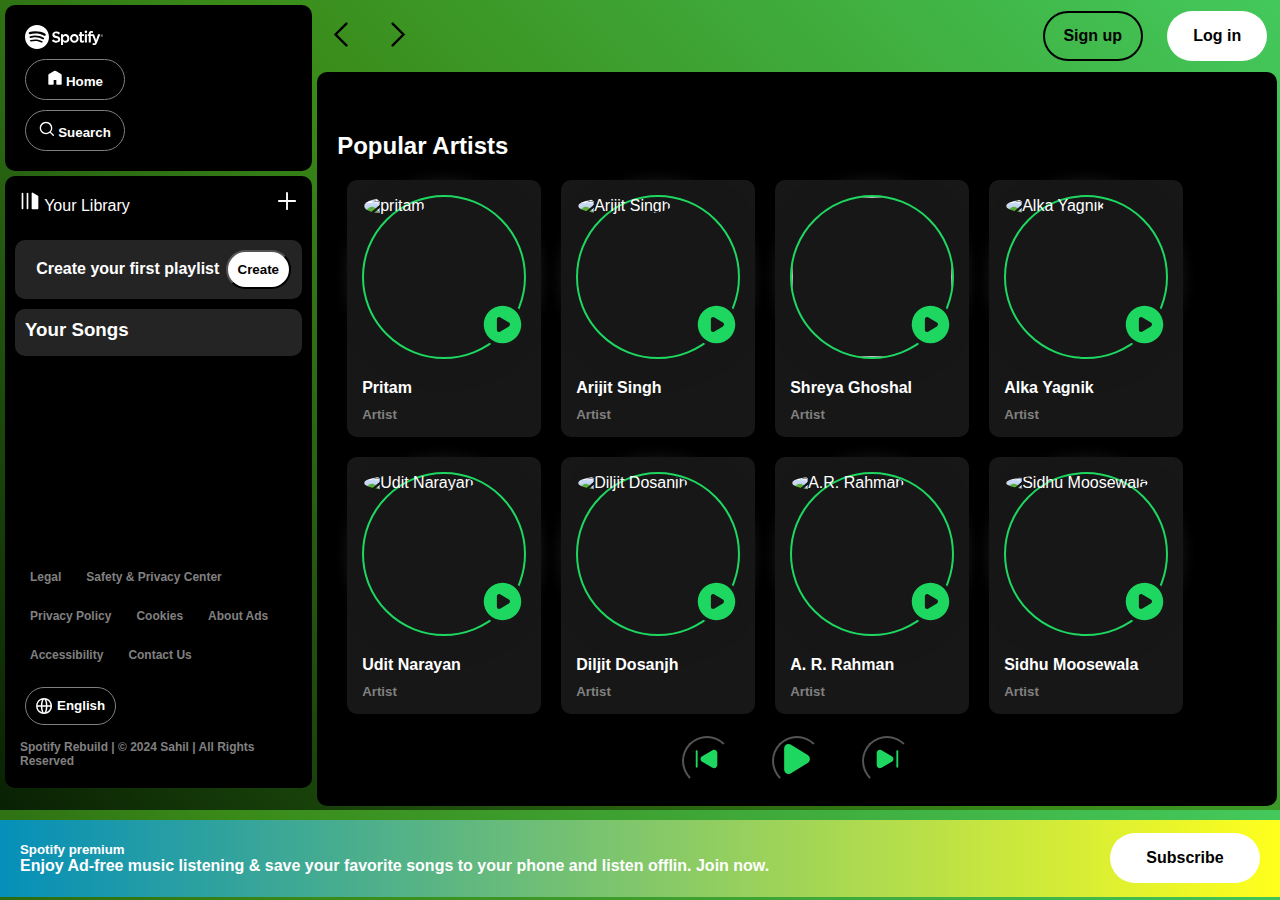
==== index.html @ f205d8e1 "adding songs using js" ====
<!DOCTYPE html>
<html lang="en">

<head>
    <meta charset="UTF-8">
    <meta name="viewport" content="width=device-width, initial-scale=1.0">
    <link rel="stylesheet" href="style.css">
    <link rel="icon" type="image/x-icon" href="slogo.ico">
    <title> Spotify Rebuild</title>


</head>

<body>

    <div class="home">
        <div class="homeleft">
            <div class="home-left-header">
                <ul>
                    <li><img src="assets/logo2.svg" alt=""></li>
                    <li><button><img src="assets/home.svg" alt="home">Home </button></li>
                    <li><button><img src="assets/search.svg" alt="search">Suearch</button></li>
                </ul>
            </div>
            <div class="home-left-main">
                <div class="library">
                    <div  class="libraryimage"> <img src="assets/library.svg" alt="library"> Your Library</div>

                    <div class="libraryimage"> <img src="assets/plus.svg" alt=""></div>
                </div>

                <div class="create">
                    <div class="createplaylist">
                        <h4>Create your first playlist</h4>
                        <button> Create</button>


                    </div>

                    <div class="mysongs">
                        <h3>Your Songs</h3>
                        <ul>
                            
                        </ul>
                    </div>
                </div>
                <div class="home-left-footer">
                    <div class="link">Legal</div>
                    <div class="link">Safety & Privacy Center</div>
                    <div class="link">Privacy Policy</div>
                    <div class="link">Cookies</div>
                    <div class="link">About Ads</div>
                    <div class="link">Accessibility</div>
                    <div class="link">Contact Us</div>

                </div>
                <div class="language"> <button><img src="assets/globe.svg" alt="language">English</button></div>

                <div class="copyright">Spotify Rebuild | &copy 2024 Sahil | All Rights Reserved</div>
            </div>

        </div>
        <div class="homeright">
            <div class="home-right-header">
                <div class="slider">
                    <button><img src="assets/leftslider.svg" alt="previous"></button>
                    <button class="rightslider"><img src="assets/leftslider.svg" alt="next"></button>
                </div>
                <div>
                    <button class="signup">Sign up</button>
                    <button class="login">Log in</button>
                </div>

            </div>
            <div class="home-right-main">
                <h2>Popular Artists</h2>
                <div class="artists">

                    <div class="cards">
                        
                        <div class="cardimage">
                            
                            <img src="https://i.scdn.co/image/ab6761610000e5ebcb6926f44f620555ba444fca" alt="pritam">
                        </div>
                        <div><img src="assets/imgplay.svg" class="imgplay" alt="play"></div>
                        <h4>Pritam</h4>
                        <h5>Artist</h5>
                    </div>

                    <div class="cards">
                        <div class="cardimage">
                            <img src="https://filmfare.wwmindia.com/thumb/content/2022/apr/arijitsingh11650885572.jpg?width=1200&height=900"
                                alt="Arijit Singh">
                        </div>
                        <div><img src="assets/imgplay.svg" class="imgplay" alt="play"></div>
                        <h4>Arijit Singh</h4>
                        <h5>Artist</h5>
                    </div>

                    <div class="cards">
                        <div class="cardimage">
                            <img src="https://encrypted-tbn0.gstatic.com/images?q=tbn:ANd9GcTD29hnBBdJGTQKtEaeKdPctR-8wfHVGVGpHA&usqp=CAU"
                                alt="">
                        </div>
                        <div><img src="assets/imgplay.svg" class="imgplay" alt="play"></div>
                        <h4>Shreya Ghoshal</h4>
                        <h5>Artist</h5>
                    </div>

                    <div class="cards">
                        <div class="cardimage">
                            <img src="https://images.news18.com/ibnlive/uploads/2023/03/untitled-1-90.jpg"
                                alt="Alka Yagnik">
                        </div>
                        <div><img src="assets/imgplay.svg" class="imgplay" alt="play"></div>
                        <h4>Alka Yagnik</h4>
                        <h5>Artist</h5>
                    </div>

                    <div class="cards">
                        <div class="cardimage">
                            <img src="https://static.india.com/wp-content/uploads/2023/11/Udit-Narayan.jpg"
                                alt="Udit Narayan">
                        </div>
                        <div><img src="assets/imgplay.svg" class="imgplay" alt="play"></div>
                        <h4>Udit Narayan</h4>
                        <h5>Artist</h5>
                    </div>

                    <div class="cards">
                        <div class="cardimage">
                            <img src="https://www.thestatesman.com/wp-content/uploads/2023/06/Diljit-Dosanjh.jpeg"
                                alt="Diljit Dosanjh">
                        </div>
                        <div><img src="assets/imgplay.svg" class="imgplay" alt="play"></div>
                        <h4>Diljit Dosanjh</h4>
                        <h5>Artist</h5>
                    </div>

                    <div class="cards">
                        <div class="cardimage">
                            <img src="https://encrypted-tbn0.gstatic.com/images?q=tbn:ANd9GcT2APPod8KhZKRcQu9UihBwXtGJEGhLuGGJ3g&usqp=CAU"
                                alt="A.R. Rahman">
                        </div>
                        <div><img src="assets/imgplay.svg" class="imgplay" alt="play"></div>
                        <h4>A. R. Rahman</h4>
                        <h5>Artist</h5>
                    </div>

                    <div class="cards">
                        <div class="cardimage">
                            <img src="https://i.pinimg.com/736x/91/2a/35/912a35b7fed07e59e473c7bfd8541d46.jpg"
                                alt="Sidhu Moosewala">
                        </div>
                        <div><img src="assets/imgplay.svg" class="imgplay" alt="play"></div>
                        <h4>Sidhu Moosewala</h4>
                        <h5>Artist</h5>
                    </div>

                    <div class="cards">
                        <div class="cardimage">
                            <img src="https://www.koimoi.com/wp-content/new-galleries/2021/12/atif-aslam-set-to-perform-at-yas-island-on-new-years-eve-001.jpg"
                                alt="Atif Aslam">
                        </div>
                        <div><img src="assets/imgplay.svg" class="imgplay" alt="play"></div>
                        <h4>Atif Aslam</h4>
                        <h5>Artist</h5>
                    </div>

                   

                </div>
                

                <div class="home-right-footer">
                    <div class="links">

                        <ul>
                            <h4>Company</h4>
                            <li>About</li>
                            <li>Jobs</li>
                            <li>For the Record</li>
                        </ul>
                        <ul>

                            <h4>Communities</h4>
                            <li>For Artists</li>
                            <li>Developers</li>
                            <li>Advertising</li>
                            <li>Investors</li>
                            <li>Vendors</li>

                        </ul>

                        <ul>
                            <h4>Useful Links</h4>
                            <li>Support</li>
                            <li>Free Mobile App</li>
                        </ul>
                    </div>
                    <div class="social">
                        <div class="link">
                            <a href=" "><img src="assets/insta.svg" alt="instagram"></a>
                        </div>

                        <div class="link">
                            <a href=" "><img src="assets/x.svg" alt="instagram"></a>
                        </div>

                        <div class="link">
                            <a href=" "><img src="assets/facebook.svg" alt="instagram"></a>
                        </div>

                    </div>
                    
                </div>
                
            </div>
            <div class="music-player">
                <button><img src="assets/previous.svg" alt="previous"></button>
                <button><img src="assets/play.svg" alt="play"></button>
                <button><img src="assets/next.svg" alt="next"></button>
            </div>
        </div>
    </div>
    <div class="premium">
        <div class="join">
            <h5>Spotify premium</h5>
            <h4>Enjoy Ad-free music listening & save your favorite songs to your phone and listen offlin. Join now.</h4>
        </div>
        <div><a href="premium.html"><button> Subscribe</button></div></a>
    </div>
</body> <script src="script.js"></script>

</html>
---- style.css ----
/* Button colors gredient  #2b8c13c1, #18c23d, #1ed760 */
/* main color theme #1ed760  */



* {
    margin: 0;
    padding: 0;
}


body {

    font-family: 'Ubuntu', sans-serif, Tahoma, Verdana, sans-serif;

    color: rgb(255, 255, 255);
    background: linear-gradient(45deg, #092003, #3a8b19, #44c95c);


}

button{
    cursor: pointer;
}

/* Scroll bar */

/* width */
::-webkit-scrollbar {
    width: 10px;
    
  }
  
  /* Track */
  ::-webkit-scrollbar-track {
    background:#171717;
    border-radius: 15px; 
  }
  
  /* Handle */
  ::-webkit-scrollbar-thumb {
    background:#242424; 
  }
  
  /* Handle on hover */
  ::-webkit-scrollbar-thumb:hover {
    background: gray; 
  }
  

/* Home page */
.home {
    display: flex;
    height: 90vh;

}


/* left conainer*/
.homeleft {
    width: 25vw;
    height: 90vh;
    box-sizing: border-box;

}

.home-left-header {
    width: 24vw;
    padding: 15px;
    background-color: black;
    margin: 5px;
    border-radius: 10px;
    box-sizing: border-box;
}

.home-left-header ul li {
    
    display: flex;
    list-style: none;
    
    padding: 5px;
    
}

.home-left-header ul button img{
    width: 16px;
    margin-right: 3px;
    
}
.home-left-header ul button{
    width: 100px;
    background-color: black;
    color: white;
    border: 1px solid gray;
    border-radius: 50px;
    padding: 10px;
    font-weight: 700;
    cursor: pointer;
}

.home-left-header ul button:hover{
    
    border-color: #1ed760;
    
}


.homeleft img {
    filter: invert();

}



.home-left-main {
    width: 24vw;
    height: 68vh;
    background-color: black;
    margin: 5px;
    border-radius: 10px;
    box-sizing: border-box;
}

.home-left-main img {
    width: 20px;
}


.library {
    padding: 10px;
    display: flex;
    justify-content: space-between;
    cursor: pointer;

}

.library .libraryimage{
    padding: 5px;
}

.library .libraryimage:hover{
    background-color: #242424;
    border-radius: 10px;
}
.create {
    height: 35vh;
    overflow: auto;
}

.createplaylist {
    display: flex;
    justify-content:space-evenly;
    background-color: #242424;
    border-radius: 10px;
    padding: 20px;
    margin: 10px;
    gap: 15px;
}

.mysongs{
    background-color: #242424;
    border-radius: 10px;
    padding: 10px;
    margin: 10px;
    display: flex;
    flex-direction: column;
    gap: 5px;
    
}

.mysongs li{
    padding: 10px;
    border-radius: 15px;
    list-style: none;
    margin: 5px;
    background-color: #171717;
    cursor: pointer;
}
.mysongs li:hover{
    background-color: #242424;
    border: 2px solid #171717;
}


.createplaylist button {
    background-color: white;
    border-radius: 50px;
    padding: 10px;
    margin: -10px;
    font-weight: bold;
    cursor: pointer;
}

.createplaylist button:hover {
    background: linear-gradient(45deg, #2b8c13c1, #18c23d, #1ed760);
    transform: scale(1.1);
    transition: 0.25s ease all;
}

.home-left-footer {
    display: flex;
    flex-wrap: wrap;
    gap: 5px;
    padding: 15px;
   
}
.home-left-footer .link{
    color: gray;
    padding: 10px;
    font-size: 12px;
    font-weight: bold;
    cursor: pointer;
}
.home-left-footer .link:hover{
    background-color: #242424;
    border-radius: 15px;
    color: white;
    
}

.copyright{
    color: gray;
    
    font-size: 12px;
    font-weight: bold;
    padding: 15px;
}

.home-left-main .language button {
    background-color: black;
    border: 1px solid gray;
    padding: 10px;
    color: white;
    font-weight: 700;
    display: flex;
    gap: 5px;
    border-radius: 50px;
    margin-left: 20px;
    cursor: pointer;

}
.home-left-main .language button:hover{
    
    border-color: #1ed760;
}


.home-left-main .language button img {
    width: 16px;
}


.premium {
    display: flex;
    justify-content: space-between;
    align-items: center;
    width: 100vw;
    padding: 20px;
    box-sizing: border-box;
    height: 8.5vh;
    background: linear-gradient(to right, #058fb9, #ffff1c);
    margin-top: 10px;
    position: fixed;

}

.premium button {
    background-color: white;
    border-radius: 50px;
    width: 150px;
    height: 50px;
    font-weight: bold;
    cursor: pointer;
    border: none;
    font-size: 16px;
}
.premium button:hover{
    background-color: black;
    color: white;
    border: 2px solid #1ed760;
    transform: scale(1.1)  ;
    transition: 0.25s ease all;
}
/*right container*/

.homeright {
    width: 75vw;
    height: 90vh;

    margin-right: 5px;
    border-radius: 10px;
    box-sizing: border-box;
}

.home-right-header {
    height: 8vh;
    box-sizing: border-box;
    display: flex;
    justify-content: space-between;
    align-items: center;

}

.home-right-header .slider img {
    width: 25px;
}

.home-right-header button {
    width: 30px;
    height: 30px;
    background: none;
    border: none;
    margin: 10px;
    cursor: pointer;
}

.home-right-header .rightslider img {
    transform: rotateY(0.5turn);
}

.home-right-header .signup {
    width: 100px;
    height: 50px;
    border-radius: 50px;
    font-weight: bold;
    font-size: 16px;
    border: 2px solid black;
}

.home-right-header .signup:hover{
    background-color: black;
    color: white;
    border: 2px solid #1ed760;
    transform: scale(1.1)  ;
    transition: 0.25s ease all;
}

.home-right-header .login {
    width: 100px;
    height: 50px;
    background-color: white;
    color: black;
    border-radius: 50px;
    font-weight: bold;
    font-size: 16px;
}
.home-right-header .login:hover{
    background-color: black;
    color: white;
    border: 2px solid #1ed760;
    transform: scale(1.1)  ;
    transition: 0.25s ease all;
}

.home-right-main {
    height: 81.5vh;
    box-sizing: border-box;
    background-color: black;
    border-radius: 10px;
    overflow: auto;
}

/* artist */
.home-right-main {
    padding: 60px 20px 20px 20px;
}

.home-right-main .artists {
    display: flex;
    overflow: hidden;

    margin-top: 10px;
    padding: 10px;
    position: relative;
    gap: 20px;
    flex-wrap: wrap;
    

}

.home-right-main .artists .cards {
    display: flex;
    flex-direction: column;
    padding: 15px;
    gap: 10px;
    cursor: pointer;
    background-color: #171717;
    border-radius: 10px;
    position: relative;
}
.home-right-main .artists .cards:hover{
    background-color: #242424;
    transform: scale(1.05);
    transition: 0.25s ease all;
}

.home-right-main .artists .cards .imgplay{
    width: 45px;
    position: absolute;
    right: 16px;
    bottom: 90px;
    background-color:#171717;
    
    border-radius: 50%;
}
.home-right-main .artists .cards .cardimage {
    width: 160px;
    height: 160px;
    border-radius: 50%;
    border: 2px solid #1ed760;
    box-shadow: 0px 0px 15px 15px #171717;



}

.home-right-main .artists .cards .cardimage img {
    height: 160px;
    width: 160px;
    object-fit: cover;
    border-radius: 50%;
    bottom: 0;
    position: relative;
}

.home-right-main .artists .cards h5 {
    color: gray;
}

.home-right-footer {
    display: flex;
    justify-content: space-between;
    margin-top: 50px;
    margin-bottom: 50px;
    padding: 20px;
}

.home-right-footer .links {
    display: flex;
    gap: 100px;
}



.home-right-footer .links li {
    list-style: none;
    padding-top: 10px;
    color: gray;
    font-weight: bolder;
}

.home-right-footer .social {
    display: flex;
    gap: 20px;
    padding: 20px;
    

}

.home-right-footer .link {
    display: flex;
    justify-content: center;
    align-items: center;
    background-color: #242424;
    height: 40px;
    width: 40px;
    border-radius: 50%;
    cursor: pointer;
}

.home-right-footer img {

    filter: invert();
}

.homeright .music-player{
        height: 10vh;
        width: 75vw;
        display: flex;
        justify-content: center;
        align-items: center;
       background-color: black;
        position:sticky;
        bottom: 10.5vh;
        gap: 40px;
        border-radius: 15px;
}
.homeright .music-player button{

    background-color: black;
    width: 50px;
    height: 50px;
    border-radius: 50%;
}

.homeright .music-player button:hover{
    
    border: 2px solid #1ed760;
    transition: 0.5s ease;
}
.homeright .music-player img{
    width: 30px;
}
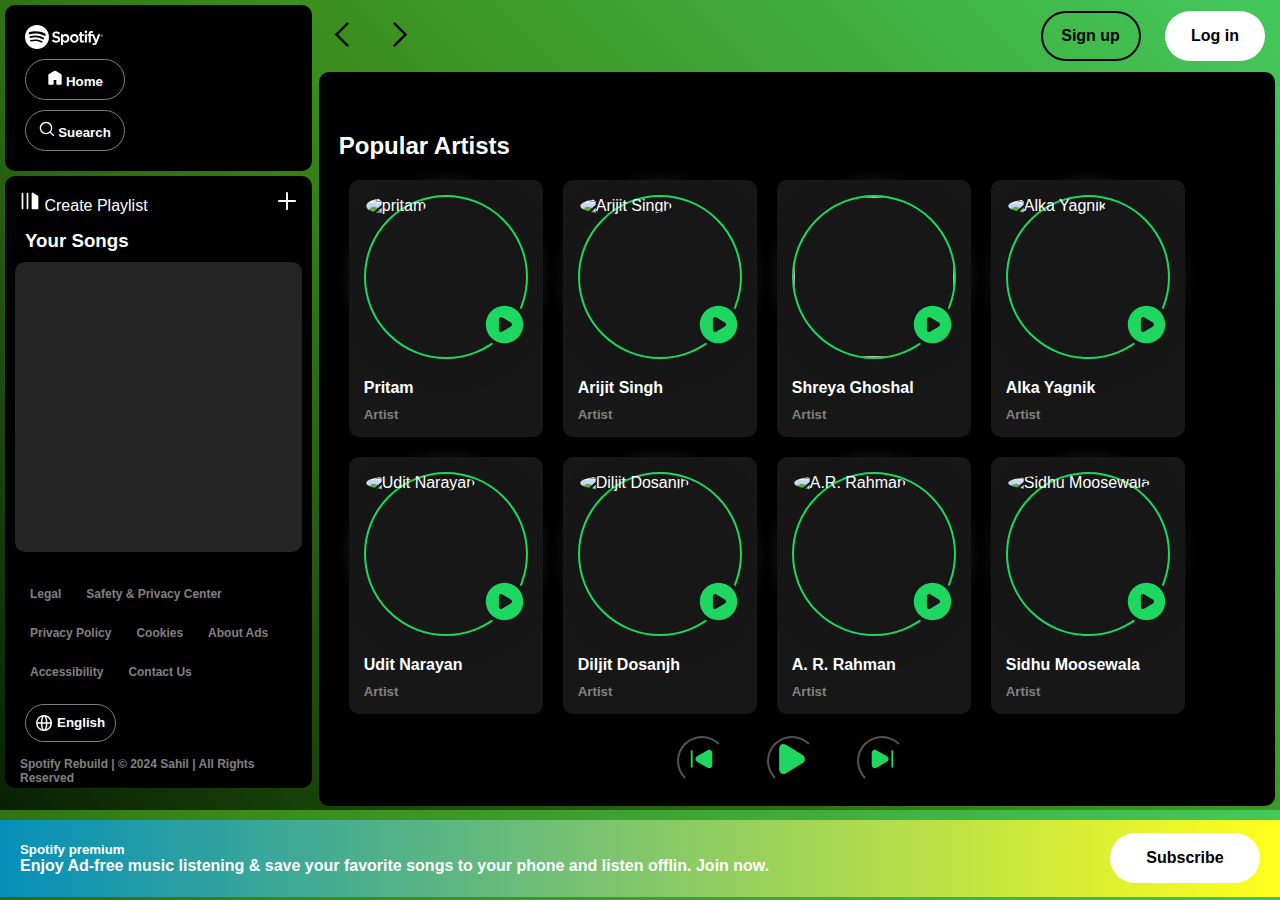
==== commit c7b99eb9: "style song list" ====
--- a/index.html
+++ b/index.html
@@ -24,26 +24,18 @@
             </div>
             <div class="home-left-main">
                 <div class="library">
-                    <div  class="libraryimage"> <img src="assets/library.svg" alt="library"> Your Library</div>
+                    <div class="libraryimage"> <img src="assets/library.svg" alt="library"> Create Playlist</div>
 
                     <div class="libraryimage"> <img src="assets/plus.svg" alt=""></div>
                 </div>
-
-                <div class="create">
-                    <div class="createplaylist">
-                        <h4>Create your first playlist</h4>
-                        <button> Create</button>
-
-
-                    </div>
-
-                    <div class="mysongs">
-                        <h3>Your Songs</h3>
-                        <ul>
-                            
-                        </ul>
-                    </div>
-                </div>
+                <h3>Your Songs</h3>
+                <div class="mysongs">
+                    
+                    <ul>
+                        <!-- Songs Comes using Javascript -->
+                    </ul>
+                </div>
+
                 <div class="home-left-footer">
                     <div class="link">Legal</div>
                     <div class="link">Safety & Privacy Center</div>
@@ -77,9 +69,9 @@
                 <div class="artists">
 
                     <div class="cards">
-                        
-                        <div class="cardimage">
-                            
+
+                        <div class="cardimage">
+
                             <img src="https://i.scdn.co/image/ab6761610000e5ebcb6926f44f620555ba444fca" alt="pritam">
                         </div>
                         <div><img src="assets/imgplay.svg" class="imgplay" alt="play"></div>
@@ -167,10 +159,10 @@
                         <h5>Artist</h5>
                     </div>
 
-                   
-
-                </div>
-                
+
+
+                </div>
+
 
                 <div class="home-right-footer">
                     <div class="links">
@@ -212,9 +204,9 @@
                         </div>
 
                     </div>
-                    
-                </div>
-                
+
+                </div>
+
             </div>
             <div class="music-player">
                 <button><img src="assets/previous.svg" alt="previous"></button>
@@ -230,6 +222,7 @@
         </div>
         <div><a href="premium.html"><button> Subscribe</button></div></a>
     </div>
-</body> <script src="script.js"></script>
+</body>
+<script src="script.js"></script>
 
 </html>--- a/style.css
+++ b/style.css
@@ -119,6 +119,7 @@
     margin: 5px;
     border-radius: 10px;
     box-sizing: border-box;
+   
 }
 
 .home-left-main img {
@@ -142,19 +143,8 @@
     background-color: #242424;
     border-radius: 10px;
 }
-.create {
-    height: 35vh;
-    overflow: auto;
-}
-
-.createplaylist {
-    display: flex;
-    justify-content:space-evenly;
-    background-color: #242424;
-    border-radius: 10px;
-    padding: 20px;
-    margin: 10px;
-    gap: 15px;
+.home-left-main h3{
+    margin-left: 20px;
 }
 
 .mysongs{
@@ -165,10 +155,15 @@
     display: flex;
     flex-direction: column;
     gap: 5px;
-    
+    overflow: auto;
+    height: 30vh;
 }
 
 .mysongs li{
+    display: flex;
+    gap: 15px;
+    height: 25px;
+    align-items: center;
     padding: 10px;
     border-radius: 15px;
     list-style: none;
@@ -180,7 +175,10 @@
     background-color: #242424;
     border: 2px solid #171717;
 }
-
+.mysongs .songname{
+    width: 170px;
+    overflow: hidden;
+}
 
 .createplaylist button {
     background-color: white;
@@ -475,7 +473,7 @@
 
 .homeright .music-player{
         height: 10vh;
-        width: 75vw;
+        width: 74vw;
         display: flex;
         justify-content: center;
         align-items: center;
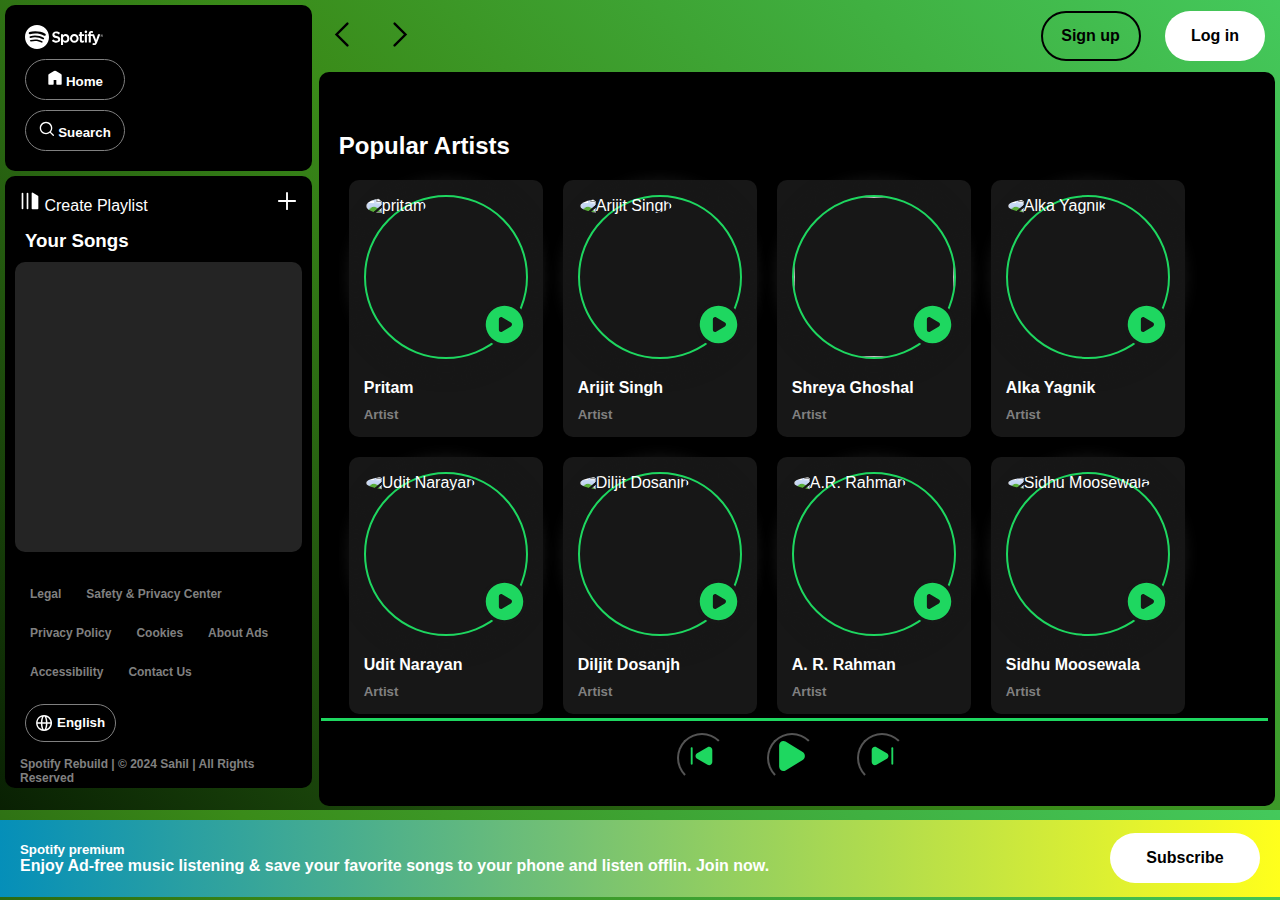
==== commit 175698ef: "playing songs using js" ====
--- a/index.html
+++ b/index.html
@@ -30,7 +30,7 @@
                 </div>
                 <h3>Your Songs</h3>
                 <div class="mysongs">
-                    
+
                     <ul>
                         <!-- Songs Comes using Javascript -->
                     </ul>
@@ -208,10 +208,13 @@
                 </div>
 
             </div>
-            <div class="music-player">
-                <button><img src="assets/previous.svg" alt="previous"></button>
-                <button><img src="assets/play.svg" alt="play"></button>
-                <button><img src="assets/next.svg" alt="next"></button>
+            <div class="playbar">
+                <div class="seekbar"></div>
+                <div class="music-player">
+                    <button id="previous"><img src="assets/previous.svg" alt="previous"></button>
+                    <button id="play"><img src="assets/play.svg" alt="play"></button>
+                    <button id="next"><img src="assets/next.svg" alt="next"></button>
+                </div>
             </div>
         </div>
     </div>
--- a/style.css
+++ b/style.css
@@ -470,18 +470,32 @@
 
     filter: invert();
 }
-
+.homeright .playbar{
+    height: 10vh;
+        width: 74vw;
+        position:sticky;
+        bottom: 10.5vh;
+        border-radius: 15px;
+        display: flex;
+        flex-direction: column;
+        gap: 10px;
+        background-color: black;
+}
+.homeright .playbar .seekbar{
+    width: 74vw;
+    height: 3px;
+    background-color: #1ed760;
+    border: 2px solid black;
+}
 .homeright .music-player{
-        height: 10vh;
-        width: 74vw;
+        
         display: flex;
         justify-content: center;
         align-items: center;
-       background-color: black;
-        position:sticky;
-        bottom: 10.5vh;
+       
+        
         gap: 40px;
-        border-radius: 15px;
+        
 }
 .homeright .music-player button{
 
@@ -501,3 +515,4 @@
 }
 
 
+
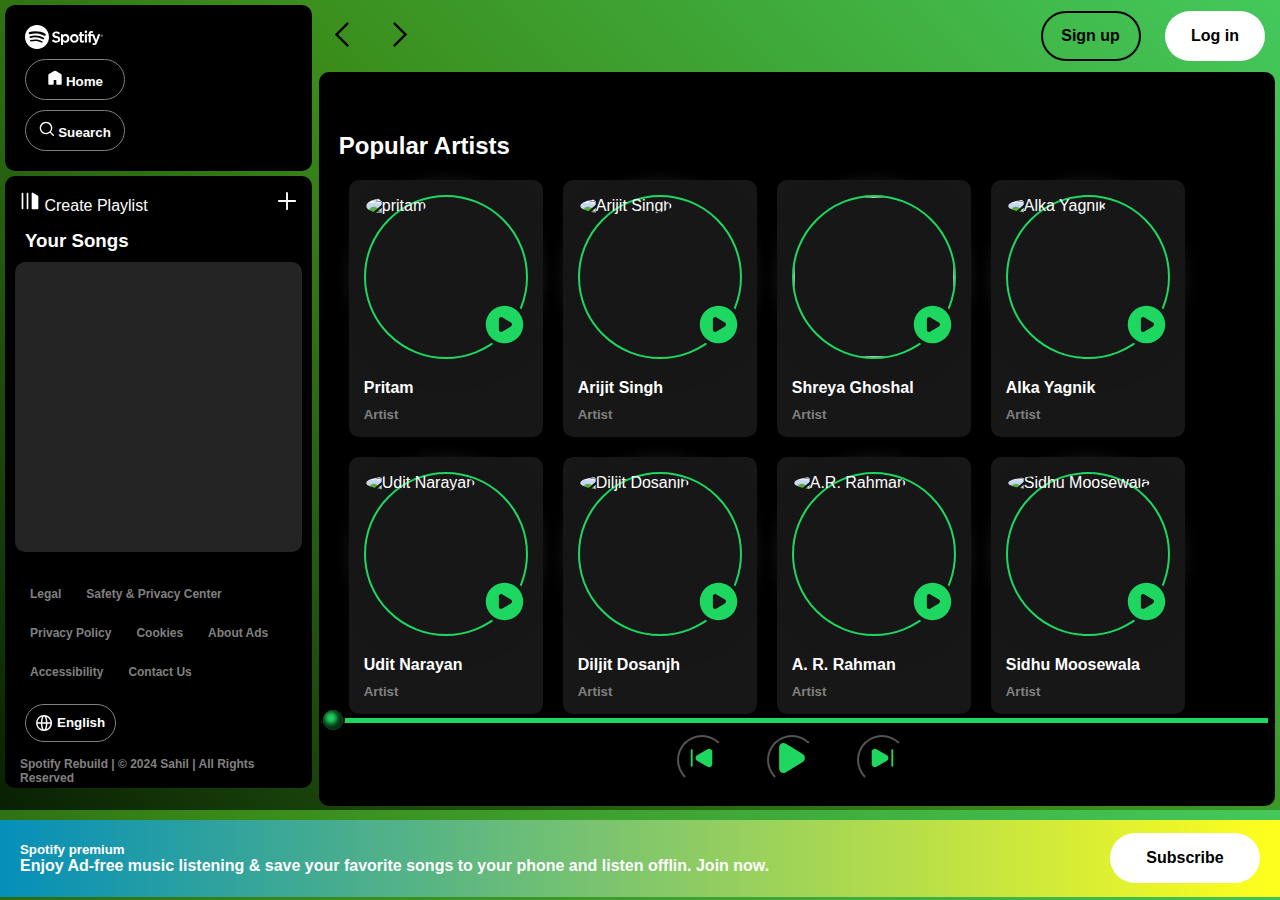
==== commit 1021b31d: "playbar working" ====
--- a/index.html
+++ b/index.html
@@ -33,6 +33,7 @@
 
                     <ul>
                         <!-- Songs Comes using Javascript -->
+
                     </ul>
                 </div>
 
@@ -209,11 +210,18 @@
 
             </div>
             <div class="playbar">
-                <div class="seekbar"></div>
-                <div class="music-player">
-                    <button id="previous"><img src="assets/previous.svg" alt="previous"></button>
-                    <button id="play"><img src="assets/play.svg" alt="play"></button>
-                    <button id="next"><img src="assets/next.svg" alt="next"></button>
+                <div class="seekbar-container">
+                    <div class="seekbar"></div>
+                </div>
+
+                <div class="icons-info">
+                    <div class="songinfo"> </div>
+                    <div class="music-player">
+                        <button id="previous"><img src="assets/previous.svg" alt="previous"></button>
+                        <button id="play"><img id="playicon" src="assets/play.svg" alt="play"></button>
+                        <button id="next"><img id="nexticon" src="assets/next.svg" alt="next"></button>
+                    </div>
+                    <div class="songtime"> </div>
                 </div>
             </div>
         </div>
--- a/style.css
+++ b/style.css
@@ -179,7 +179,9 @@
     width: 170px;
     overflow: hidden;
 }
-
+.mysongs img{
+    width: 40px;
+}
 .createplaylist button {
     background-color: white;
     border-radius: 50px;
@@ -481,21 +483,62 @@
         gap: 10px;
         background-color: black;
 }
-.homeright .playbar .seekbar{
+.homeright .playbar .seekbar-container{
     width: 74vw;
-    height: 3px;
+    height: 5px;
+    cursor: pointer;
+    border: 2px solid black;
     background-color: #1ed760;
-    border: 2px solid black;
+    display: flex;
+    align-items: center;
+}
+.homeright .playbar .seekbar-container:hover
+{
+    height: 12px;
+    background-color:#242424;
+    transition: 0.25s ease all;
+}
+.homeright .playbar .seekbar-container .seekbar{
+   width: 20px;
+   height: 20px;
+   
+   border-radius: 50%;
+    background-color: #1ed760;
+    border: 2px solid rgb(0, 0, 0);
+    box-shadow: inset  -2px -2px 4px 4px #000000c7;
+}
+
+
+.homeright .playbar .icons-info{
+    display: flex;
+    justify-content: space-evenly;
+    align-items: center;
 }
 .homeright .music-player{
         
         display: flex;
         justify-content: center;
         align-items: center;
-       
-        
         gap: 40px;
         
+}
+.homeright .playbar .songinfo{
+    width: 300px;
+    height: 30px;
+   display: flex;
+   justify-content: center;
+   align-items: center;
+    
+    overflow: hidden;
+}
+
+.homeright .playbar .songtime{
+    width: 300px;
+    height: 30px;
+   display: flex;
+   justify-content: center;
+   align-items: center;
+  
 }
 .homeright .music-player button{
 
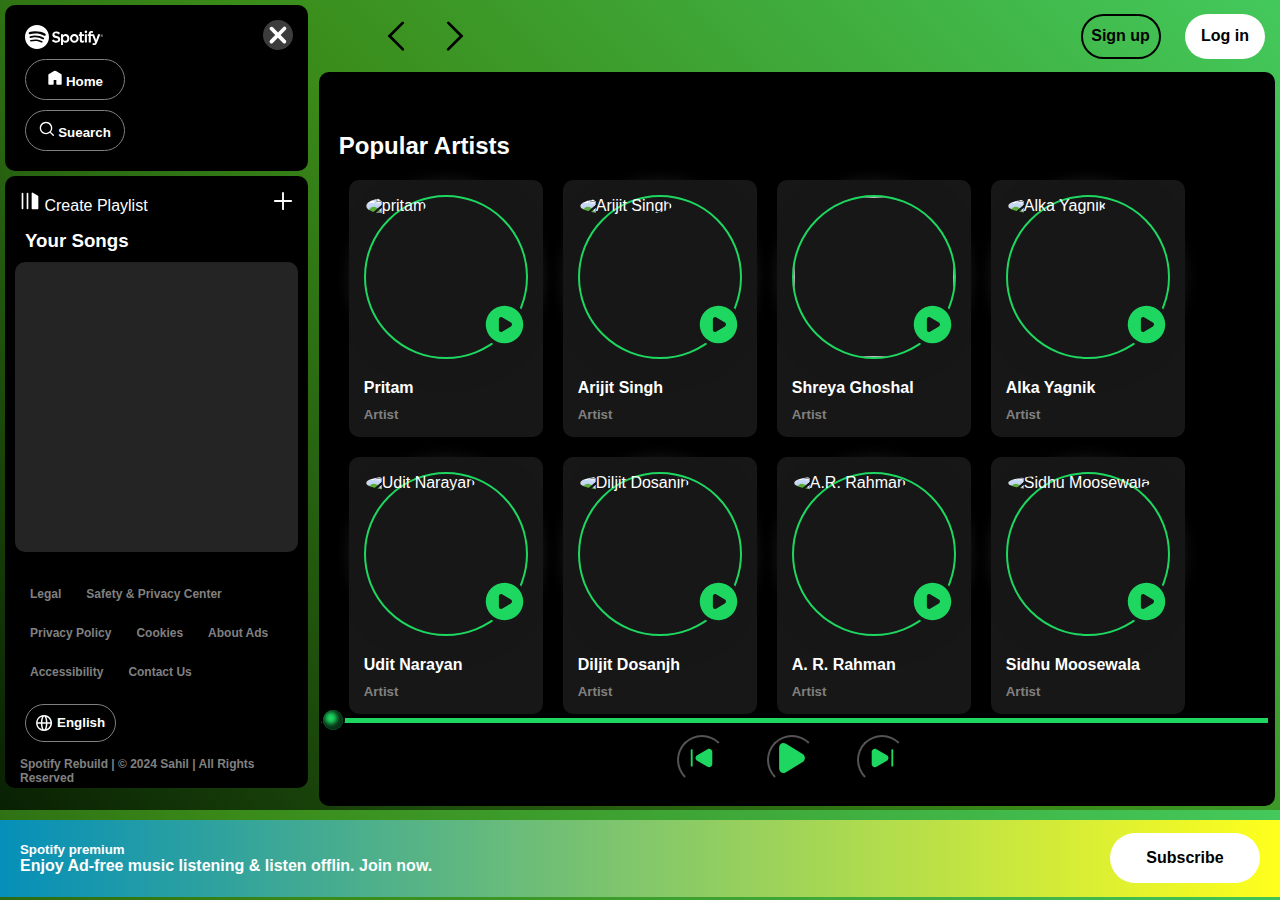
==== commit ab4da479: "responsive" ====
--- a/index.html
+++ b/index.html
@@ -21,6 +21,7 @@
                     <li><button><img src="assets/home.svg" alt="home">Home </button></li>
                     <li><button><img src="assets/search.svg" alt="search">Suearch</button></li>
                 </ul>
+                <div><img class="cross" src="assets/cross.svg" alt=""></div>
             </div>
             <div class="home-left-main">
                 <div class="library">
@@ -55,7 +56,9 @@
         </div>
         <div class="homeright">
             <div class="home-right-header">
+                
                 <div class="slider">
+                   <button> <img class="headericon" src="assets/header.svg" alt=""></button>
                     <button><img src="assets/leftslider.svg" alt="previous"></button>
                     <button class="rightslider"><img src="assets/leftslider.svg" alt="next"></button>
                 </div>
@@ -229,7 +232,7 @@
     <div class="premium">
         <div class="join">
             <h5>Spotify premium</h5>
-            <h4>Enjoy Ad-free music listening & save your favorite songs to your phone and listen offlin. Join now.</h4>
+            <h4>Enjoy Ad-free music listening & listen offlin. Join now.</h4>
         </div>
         <div><a href="premium.html"><button> Subscribe</button></div></a>
     </div>
--- a/style.css
+++ b/style.css
@@ -65,7 +65,9 @@
 }
 
 .home-left-header {
-    width: 24vw;
+    width: 95%;
+    display: flex;
+    justify-content: space-between;
     padding: 15px;
     background-color: black;
     margin: 5px;
@@ -73,6 +75,12 @@
     box-sizing: border-box;
 }
 
+.home-left-header .cross{
+    width: 30px;
+    background-color:#c3c3c3;
+    border-radius: 50%;
+}
+
 .home-left-header ul li {
     
     display: flex;
@@ -113,7 +121,7 @@
 
 
 .home-left-main {
-    width: 24vw;
+    width: 95%;
     height: 68vh;
     background-color: black;
     margin: 5px;
@@ -261,6 +269,7 @@
     background: linear-gradient(to right, #058fb9, #ffff1c);
     margin-top: 10px;
     position: fixed;
+    overflow: hidden;
 
 }
 
@@ -300,9 +309,13 @@
     align-items: center;
 
 }
+.home-right-header .headericon{
+   
+    display: none;
+}
 
 .home-right-header .slider img {
-    width: 25px;
+    width: 30px;
 }
 
 .home-right-header button {
@@ -319,8 +332,8 @@
 }
 
 .home-right-header .signup {
-    width: 100px;
-    height: 50px;
+    width: 80px;
+    height: 45px;
     border-radius: 50px;
     font-weight: bold;
     font-size: 16px;
@@ -336,8 +349,8 @@
 }
 
 .home-right-header .login {
-    width: 100px;
-    height: 50px;
+    width: 80px;
+    height: 45px;
     background-color: white;
     color: black;
     border-radius: 50px;
@@ -351,19 +364,18 @@
     transform: scale(1.1)  ;
     transition: 0.25s ease all;
 }
-
+/* artist */
 .home-right-main {
     height: 81.5vh;
     box-sizing: border-box;
     background-color: black;
     border-radius: 10px;
     overflow: auto;
-}
-
-/* artist */
-.home-right-main {
     padding: 60px 20px 20px 20px;
 }
+
+
+
 
 .home-right-main .artists {
     display: flex;
@@ -559,3 +571,36 @@
 
 
 
+
+@media (max-width: 1210px){
+    .homeleft{
+        position: absolute;
+        left: -120%;
+        transition: 0.25s ease all;
+         width: 400px;
+         z-index: 2;
+        
+    }
+
+    .homeright{
+        width: 100vw;
+        
+    }
+    .homeright .home-right-main .artists{
+        justify-content: center;
+    }
+
+    .homeright .playbar{
+        width: 100vw;
+    }
+
+    .homeright .playbar .seekbar-container{
+        width: 100vw;
+    }
+    .home-right-header .headericon{
+        
+        display: block;
+    }
+    
+    
+}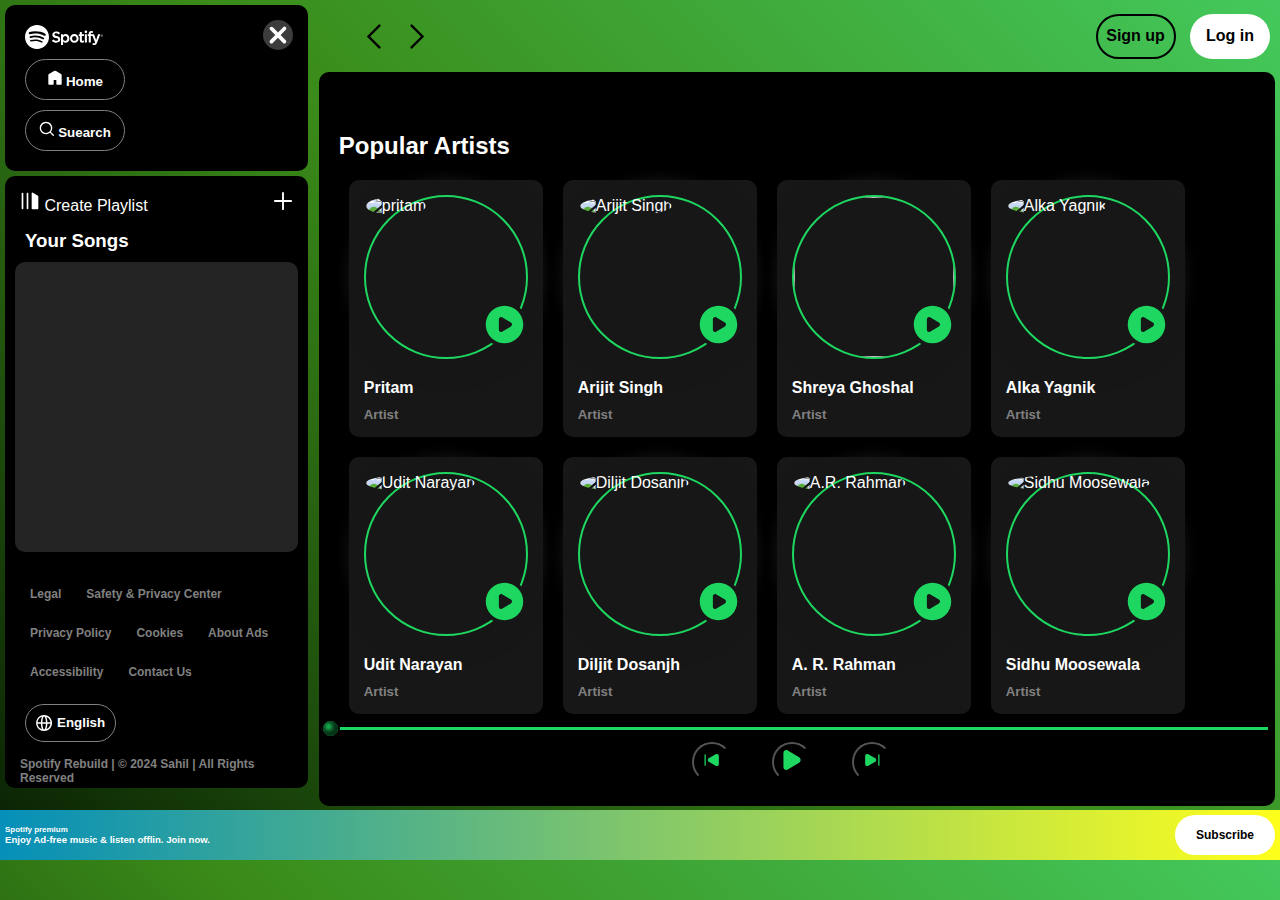
==== commit eaedc79f: "responsive enhancement" ====
--- a/index.html
+++ b/index.html
@@ -227,15 +227,19 @@
                     <div class="songtime"> </div>
                 </div>
             </div>
+
+           
         </div>
     </div>
     <div class="premium">
         <div class="join">
             <h5>Spotify premium</h5>
-            <h4>Enjoy Ad-free music listening & listen offlin. Join now.</h4>
+            <h4>Enjoy Ad-free music & listen offlin. Join now.</h4>
         </div>
         <div><a href="premium.html"><button> Subscribe</button></div></a>
     </div>
+
+
 </body>
 <script src="script.js"></script>
 
--- a/style.css
+++ b/style.css
@@ -52,6 +52,8 @@
 .home {
     display: flex;
     height: 90vh;
+    box-sizing: border-box;
+    justify-content: center;
 
 }
 
@@ -263,25 +265,25 @@
     justify-content: space-between;
     align-items: center;
     width: 100vw;
-    padding: 20px;
-    box-sizing: border-box;
-    height: 8.5vh;
+    padding: 5px;
+    box-sizing: border-box;
+    
     background: linear-gradient(to right, #058fb9, #ffff1c);
-    margin-top: 10px;
-    position: fixed;
+   
     overflow: hidden;
+    font-size: 0.6em;
 
 }
 
 .premium button {
     background-color: white;
     border-radius: 50px;
-    width: 150px;
-    height: 50px;
+    width: 100px;
+    height: 40px;
     font-weight: bold;
     cursor: pointer;
     border: none;
-    font-size: 16px;
+    font-size: 12px;
 }
 .premium button:hover{
     background-color: black;
@@ -315,15 +317,15 @@
 }
 
 .home-right-header .slider img {
-    width: 30px;
+    width: 25px;
 }
 
 .home-right-header button {
-    width: 30px;
-    height: 30px;
+    width: 25px;
+    height: 25px;
     background: none;
     border: none;
-    margin: 10px;
+    margin: 5px;
     cursor: pointer;
 }
 
@@ -485,7 +487,7 @@
     filter: invert();
 }
 .homeright .playbar{
-    height: 10vh;
+    height: 9vh;
         width: 74vw;
         position:sticky;
         bottom: 10.5vh;
@@ -497,7 +499,7 @@
 }
 .homeright .playbar .seekbar-container{
     width: 74vw;
-    height: 5px;
+    height: 3px;
     cursor: pointer;
     border: 2px solid black;
     background-color: #1ed760;
@@ -506,13 +508,13 @@
 }
 .homeright .playbar .seekbar-container:hover
 {
-    height: 12px;
+    height: 8px;
     background-color:#242424;
     transition: 0.25s ease all;
 }
 .homeright .playbar .seekbar-container .seekbar{
-   width: 20px;
-   height: 20px;
+   width: 15px;
+   height: 15px;
    
    border-radius: 50%;
     background-color: #1ed760;
@@ -555,8 +557,8 @@
 .homeright .music-player button{
 
     background-color: black;
-    width: 50px;
-    height: 50px;
+    width: 40px;
+    height: 40px;
     border-radius: 50%;
 }
 
@@ -566,7 +568,7 @@
     transition: 0.5s ease;
 }
 .homeright .music-player img{
-    width: 30px;
+    width: 20px;
 }
 
 
@@ -577,9 +579,13 @@
         position: absolute;
         left: -120%;
         transition: 0.25s ease all;
-         width: 400px;
+         width: 350px;
          z-index: 2;
         
+    }
+
+    .homeleft .home-left-main{
+        overflow: auto;
     }
 
     .homeright{
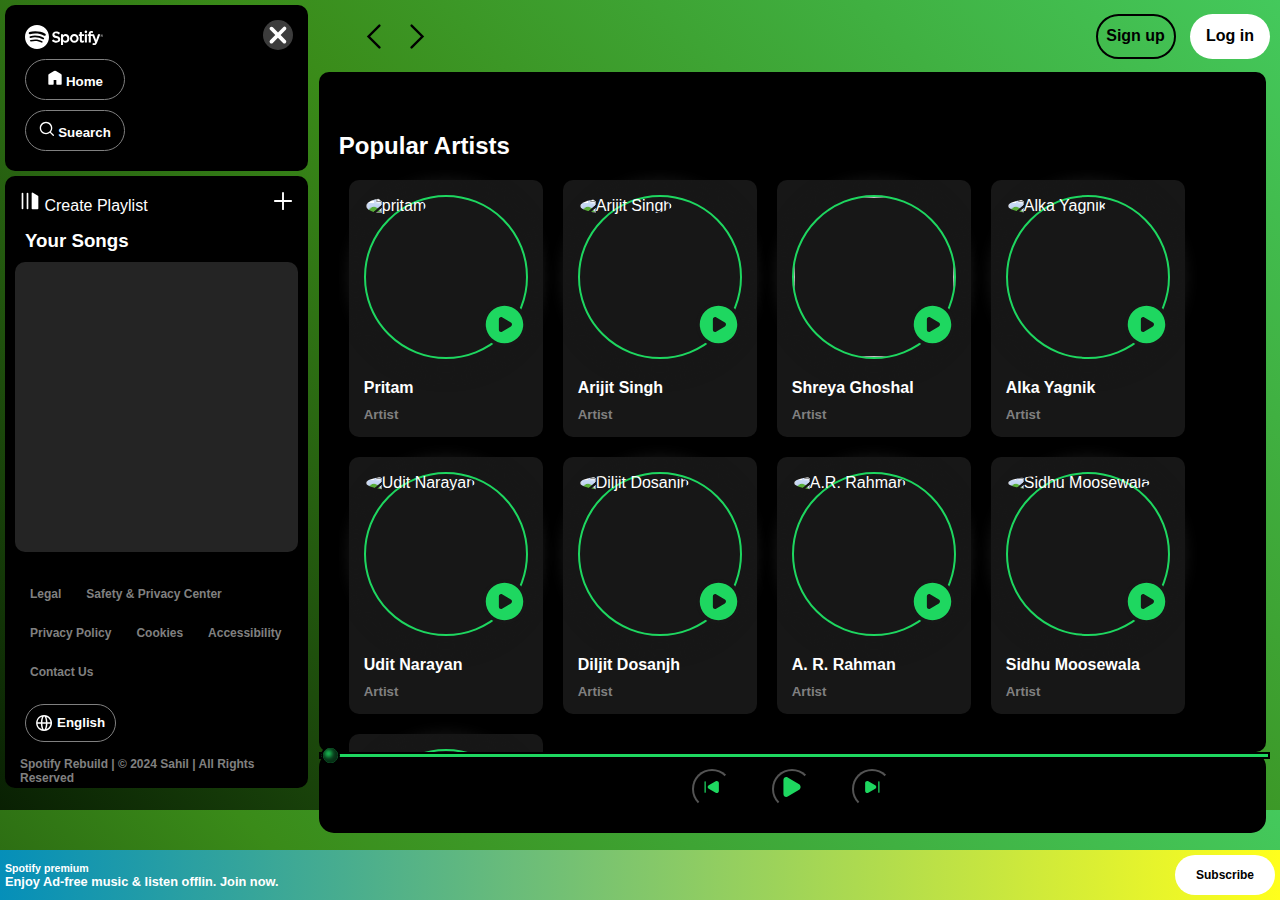
==== commit 2b9c05e9: "responsive" ====
--- a/index.html
+++ b/index.html
@@ -43,7 +43,7 @@
                     <div class="link">Safety & Privacy Center</div>
                     <div class="link">Privacy Policy</div>
                     <div class="link">Cookies</div>
-                    <div class="link">About Ads</div>
+                    
                     <div class="link">Accessibility</div>
                     <div class="link">Contact Us</div>
 
--- a/style.css
+++ b/style.css
@@ -54,6 +54,7 @@
     height: 90vh;
     box-sizing: border-box;
     justify-content: center;
+   
 
 }
 
@@ -212,6 +213,7 @@
     flex-wrap: wrap;
     gap: 5px;
     padding: 15px;
+    overflow: auto;
    
 }
 .home-left-footer .link{
@@ -262,16 +264,17 @@
 
 .premium {
     display: flex;
+    position: absolute;
     justify-content: space-between;
     align-items: center;
     width: 100vw;
     padding: 5px;
     box-sizing: border-box;
-    
+    bottom: 0;
     background: linear-gradient(to right, #058fb9, #ffff1c);
-   
+  
     overflow: hidden;
-    font-size: 0.6em;
+    font-size: 0.8em;
 
 }
 
@@ -297,7 +300,7 @@
 .homeright {
     width: 75vw;
     height: 90vh;
-
+    
     margin-right: 5px;
     border-radius: 10px;
     box-sizing: border-box;
@@ -368,7 +371,8 @@
 }
 /* artist */
 .home-right-main {
-    height: 81.5vh;
+    height: 75.5vh;
+    width: 74vw;
     box-sizing: border-box;
     background-color: black;
     border-radius: 10px;
@@ -489,8 +493,8 @@
 .homeright .playbar{
     height: 9vh;
         width: 74vw;
-        position:sticky;
-        bottom: 10.5vh;
+       
+       position: absolute;
         border-radius: 15px;
         display: flex;
         flex-direction: column;
@@ -584,24 +588,31 @@
         
     }
 
+
     .homeleft .home-left-main{
         overflow: auto;
     }
 
     .homeright{
-        width: 100vw;
+        width: 97vw;
         
+    }
+    .homeright .home-right-main{
+        width: 97vw;
+        height: 72.5vh;
+        overflow-x: hidden;
     }
     .homeright .home-right-main .artists{
         justify-content: center;
+    
     }
 
     .homeright .playbar{
-        width: 100vw;
+        width: 97vw;
     }
 
     .homeright .playbar .seekbar-container{
-        width: 100vw;
+        width: 97vw;
     }
     .home-right-header .headericon{
         
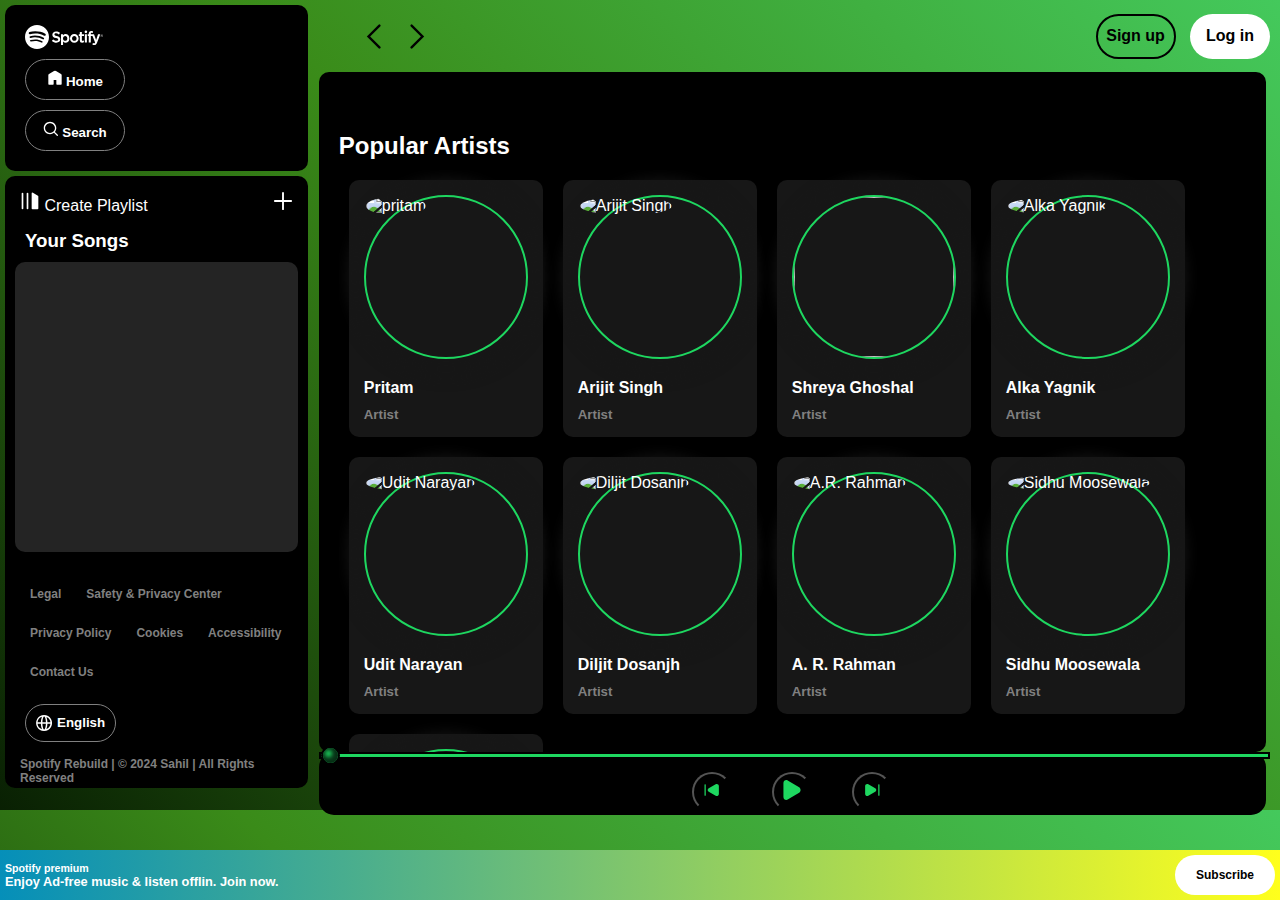
==== commit 4eb57a43: "basic done" ====
--- a/index.html
+++ b/index.html
@@ -19,7 +19,7 @@
                 <ul>
                     <li><img src="assets/logo2.svg" alt=""></li>
                     <li><button><img src="assets/home.svg" alt="home">Home </button></li>
-                    <li><button><img src="assets/search.svg" alt="search">Suearch</button></li>
+                    <li><button><img src="assets/search.svg" alt="search">Search</button></li>
                 </ul>
                 <div><img class="cross" src="assets/cross.svg" alt=""></div>
             </div>
--- a/style.css
+++ b/style.css
@@ -7,7 +7,9 @@
     margin: 0;
     padding: 0;
 }
-
+:root{
+    --a: 0
+}
 
 body {
 
@@ -82,6 +84,7 @@
     width: 30px;
     background-color:#c3c3c3;
     border-radius: 50%;
+    display: none;
 }
 
 .home-left-header ul li {
@@ -410,6 +413,7 @@
     background-color: #242424;
     transform: scale(1.05);
     transition: 0.25s ease all;
+    --a: 1;
 }
 
 .home-right-main .artists .cards .imgplay{
@@ -418,8 +422,10 @@
     right: 16px;
     bottom: 90px;
     background-color:#171717;
-    
+    opacity: var(--a);
     border-radius: 50%;
+    transition: 0.5s ease all;
+   
 }
 .home-right-main .artists .cards .cardimage {
     width: 160px;
@@ -491,9 +497,9 @@
     filter: invert();
 }
 .homeright .playbar{
-    height: 9vh;
+    
         width: 74vw;
-       
+       z-index: 3;
        position: absolute;
         border-radius: 15px;
         display: flex;
@@ -531,6 +537,8 @@
     display: flex;
     justify-content: space-evenly;
     align-items: center;
+    padding: 3px;
+    
 }
 .homeright .music-player{
         
@@ -542,11 +550,12 @@
 }
 .homeright .playbar .songinfo{
     width: 300px;
-    height: 30px;
+    height: 15px;
    display: flex;
+  
    justify-content: center;
    align-items: center;
-    
+    font-size: 0.8em;
     overflow: hidden;
 }
 
@@ -556,6 +565,7 @@
    display: flex;
    justify-content: center;
    align-items: center;
+   font-size: 0.8em;
   
 }
 .homeright .music-player button{
@@ -585,22 +595,28 @@
         transition: 0.25s ease all;
          width: 350px;
          z-index: 2;
+         
+         
         
     }
 
 
     .homeleft .home-left-main{
         overflow: auto;
+        height: 50vh;
     }
 
     .homeright{
-        width: 97vw;
+        width: 90vw;
+        margin-right: 25px;
+        
         
     }
     .homeright .home-right-main{
         width: 97vw;
-        height: 72.5vh;
+        height: 68vh;
         overflow-x: hidden;
+        padding: 10px;
     }
     .homeright .home-right-main .artists{
         justify-content: center;
@@ -618,6 +634,80 @@
         
         display: block;
     }
-    
-    
+    .premium{
+        position: relative;
+    }
+    .homeleft{
+        height: 83vh;
+    }
+    .home-left-main{
+        height: 60vh;
+        padding-bottom: 20px;
+    }
+    .home-right-footer{
+        flex-direction: column;
+        gap: 50px;
+        margin: 10px;
+    }
+    .home-right-footer .links{
+        flex-direction: column;
+        gap: 50px;
+        justify-content: center;
+        align-items: center;
+    }
+
+    .home-left-header .cross{
+        display: block;
+    }
+
+    
+.homeright .playbar .icons-info{
+    display: flex;
+    flex-direction: column;
+    
+    align-items: center;
+
+    
+}
+.homeright .music-player{
+        
+        display: flex;
+        justify-content: center;
+        align-items: center;
+        gap: 20px;
+        
+}
+.homeright .playbar .songinfo{
+    max-width: 300px;
+    
+    height: 15px;
+   display: flex;
+   padding: 3px;
+   justify-content: center;
+   align-items: center;
+   
+    overflow: hidden;
+}
+
+.homeright .playbar .songtime{
+    max-width: 60px;
+  
+    height: 15px;
+   display: flex;
+   justify-content: center;
+   align-items: center;
+  
+}
+.homeright .music-player button{
+
+    background-color: black;
+    width: 40px;
+    height: 40px;
+    border-radius: 50%;
+}
+.premium{
+    bottom: 0;
+    margin-top: 15px;
+    position: relative;
+}
 }